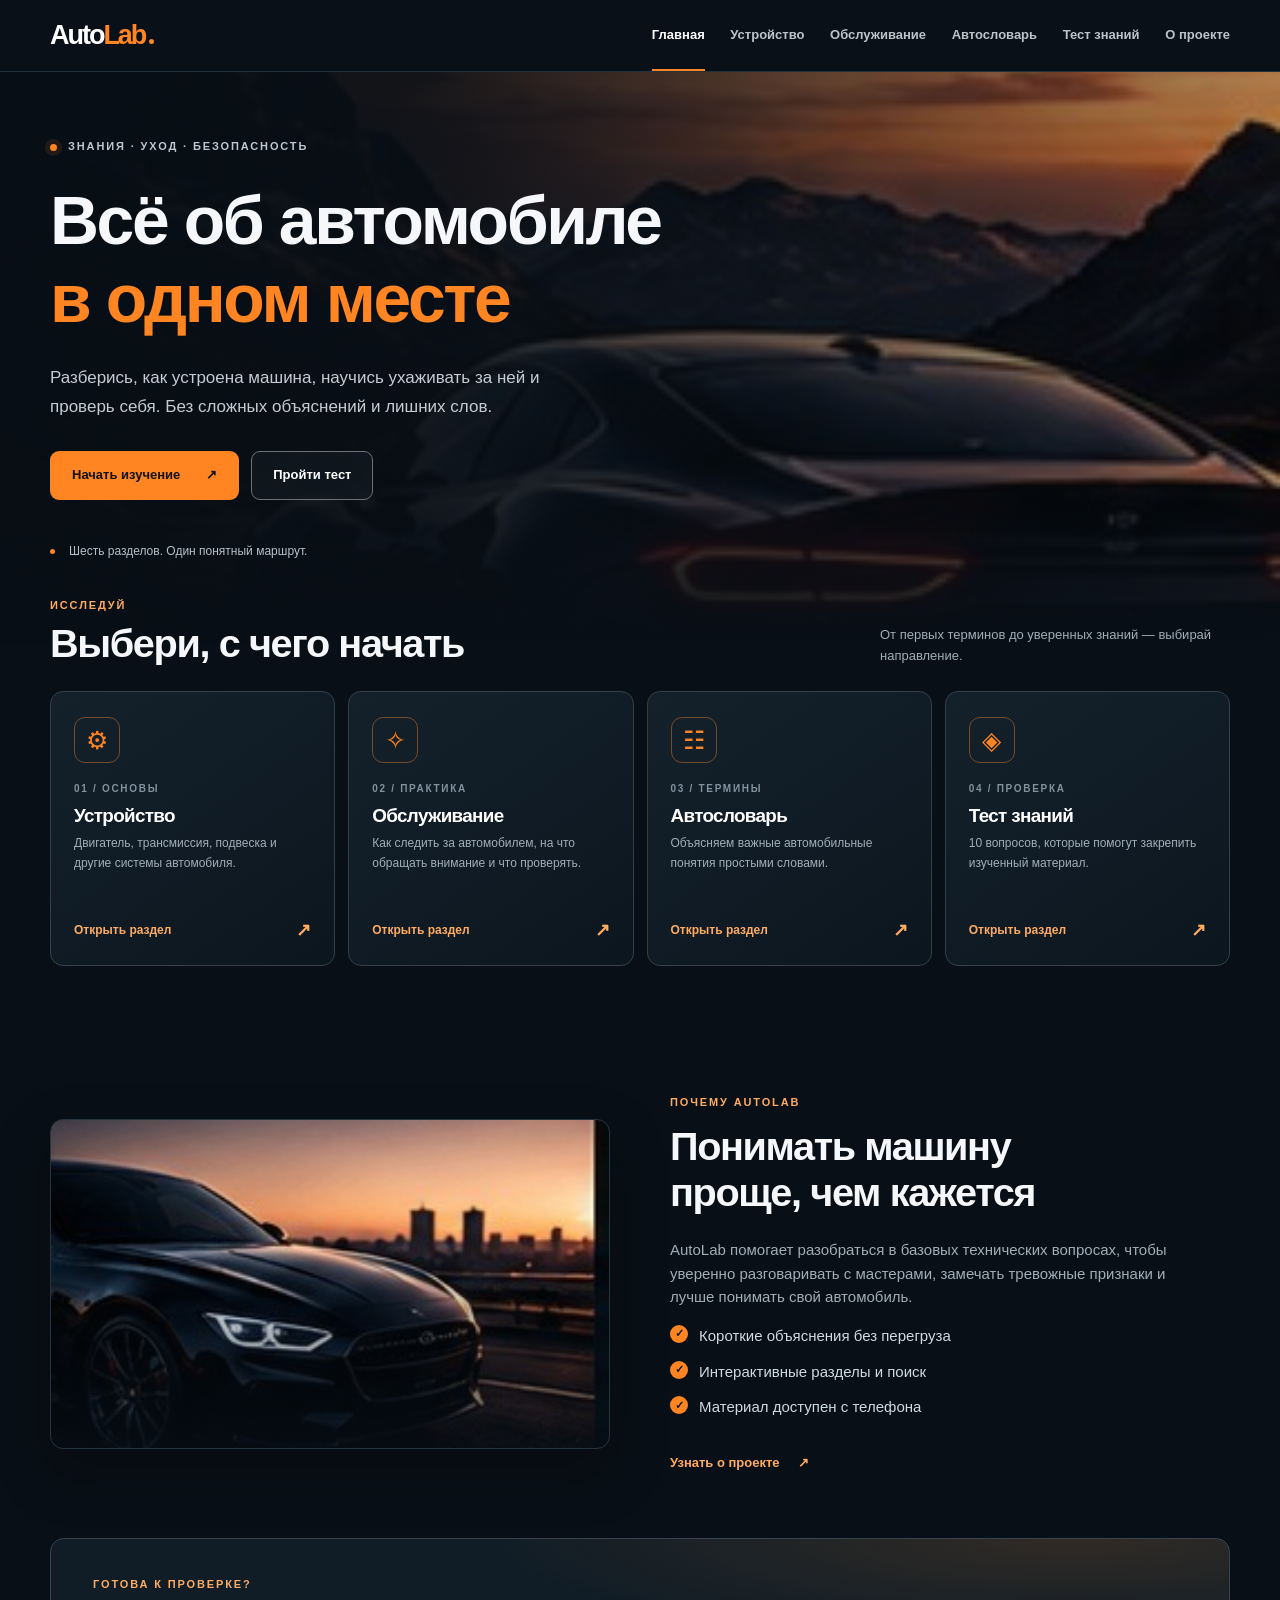
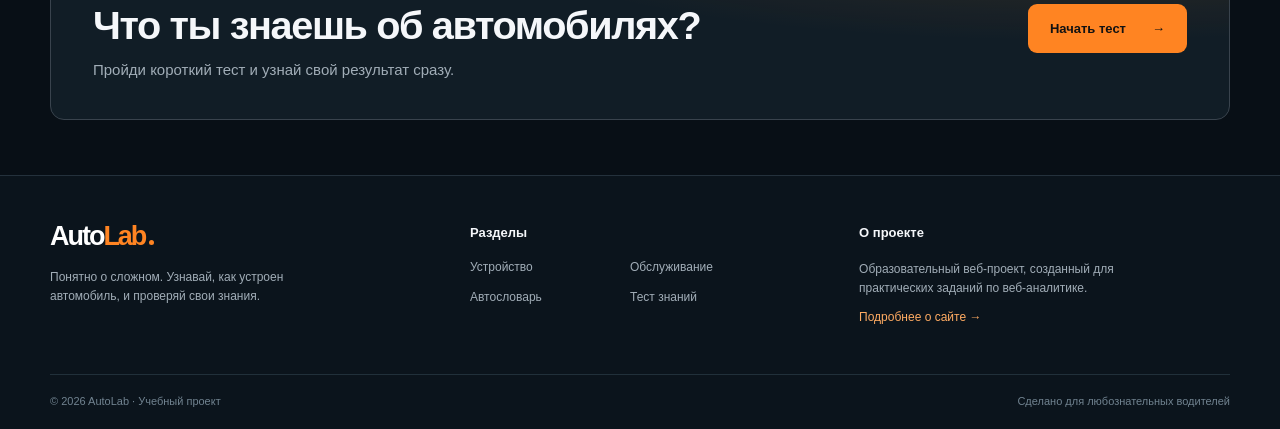
==== index.html @ c9932cc7 "Добавление сайта AutoLab" ====
<!doctype html>
<html lang="ru">
<head>
  <meta charset="utf-8">
  <meta name="viewport" content="width=device-width, initial-scale=1, viewport-fit=cover">
  <meta name="theme-color" content="#0a1118">
  <meta name="description" content="AutoLab — устройство и обслуживание автомобилей простыми словами.">
  <title>Главная — AutoLab</title>
  <link rel="icon" href="assets/favicon.svg" type="image/svg+xml">
  <link rel="stylesheet" href="css/style.css">
  <!-- МЕСТО ДЛЯ СЧЁТЧИКОВ: устанавливаются только после регистрации на сервисах.
       Не подставляйте чужие ID. Код LiveInternet / Rambler / MyTracker добавим позднее. -->
  <script src="js/main.js" defer></script>
</head>
<body data-page="home">
<a class="skip-link" href="#main">Перейти к содержимому</a>
<header class="site-header"><div class="shell header-inner">
  <a class="logo" href="index.html" aria-label="AutoLab — на главную">Auto<span>Lab</span><i></i></a>
  <nav class="nav" id="site-nav" aria-label="Основное меню"><a href="index.html" class="nav-link active" aria-current="page">Главная</a><a href="structure.html" class="nav-link " >Устройство</a><a href="service.html" class="nav-link " >Обслуживание</a><a href="glossary.html" class="nav-link " >Автословарь</a><a href="quiz.html" class="nav-link " >Тест знаний</a><a href="about.html" class="nav-link " >О проекте</a></nav>
  <button class="menu-toggle" id="menu-toggle" type="button" aria-label="Открыть меню" aria-controls="site-nav" aria-expanded="false"><span></span><span></span><span></span></button>
</div></header>
<main id="main">
<section class="hero"><div class="hero-art" aria-hidden="true"></div><div class="shell hero-content">
  <div class="eyebrow"><span class="signal"></span> ЗНАНИЯ · УХОД · БЕЗОПАСНОСТЬ</div>
  <h1>Всё об автомобиле<br><em>в одном месте</em></h1>
  <p class="lead">Разберись, как устроена машина, научись ухаживать за ней и проверь себя. Без сложных объяснений и лишних слов.</p>
  <div class="hero-actions"><a class="btn btn-primary" href="structure.html" data-track="open_structure" data-location="hero">Начать изучение <span aria-hidden="true">↗</span></a><a class="btn btn-ghost" href="quiz.html" data-track="open_quiz" data-location="hero">Пройти тест</a></div>
  <div class="hero-note"><span class="dot"></span> Шесть разделов. Один понятный маршрут.</div>
</div></section>
<section class="section shell section-overlap" aria-labelledby="sections-title">
  <div class="section-top"><div><div class="kicker">ИССЛЕДУЙ</div><h2 id="sections-title">Выбери, с чего начать</h2></div><p class="section-help">От первых терминов до уверенных знаний — выбирай направление.</p></div>
  <div class="feature-grid">
    <a href="structure.html" class="feature-card" data-track="open_structure" data-location="features"><span class="feature-icon">⚙</span><span class="feature-label">01 / ОСНОВЫ</span><h3>Устройство</h3><p>Двигатель, трансмиссия, подвеска и другие системы автомобиля.</p><span class="arrow-link">Открыть раздел <b>↗</b></span></a>
    <a href="service.html" class="feature-card" data-track="open_service" data-location="features"><span class="feature-icon">✧</span><span class="feature-label">02 / ПРАКТИКА</span><h3>Обслуживание</h3><p>Как следить за автомобилем, на что обращать внимание и что проверять.</p><span class="arrow-link">Открыть раздел <b>↗</b></span></a>
    <a href="glossary.html" class="feature-card" data-track="open_glossary" data-location="features"><span class="feature-icon">☷</span><span class="feature-label">03 / ТЕРМИНЫ</span><h3>Автословарь</h3><p>Объясняем важные автомобильные понятия простыми словами.</p><span class="arrow-link">Открыть раздел <b>↗</b></span></a>
    <a href="quiz.html" class="feature-card" data-track="open_quiz" data-location="features"><span class="feature-icon">◈</span><span class="feature-label">04 / ПРОВЕРКА</span><h3>Тест знаний</h3><p>10 вопросов, которые помогут закрепить изученный материал.</p><span class="arrow-link">Открыть раздел <b>↗</b></span></a>
  </div>
</section>
<section class="section shell insight-grid"><div class="insight-photo" role="img" aria-label="Современный автомобиль"></div><div class="insight-copy"><div class="kicker">ПОЧЕМУ AUTOLAB</div><h2>Понимать машину<br>проще, чем кажется</h2><p>AutoLab помогает разобраться в базовых технических вопросах, чтобы уверенно разговаривать с мастерами, замечать тревожные признаки и лучше понимать свой автомобиль.</p><ul class="tick-list"><li>Короткие объяснения без перегруза</li><li>Интерактивные разделы и поиск</li><li>Материал доступен с телефона</li></ul><a class="text-link" href="about.html">Узнать о проекте <span>↗</span></a></div></section>
<section class="section shell cta-band"><div><div class="kicker">ГОТОВА К ПРОВЕРКЕ?</div><h2>Что ты знаешь об автомобилях?</h2><p>Пройди короткий тест и узнай свой результат сразу.</p></div><a class="btn btn-primary" href="quiz.html" data-track="open_quiz" data-location="cta">Начать тест <span>→</span></a></section>
</main>
<footer class="site-footer"><div class="shell footer-columns">
  <div><a class="logo" href="index.html">Auto<span>Lab</span><i></i></a><p>Понятно о сложном. Узнавай, как устроен автомобиль, и проверяй свои знания.</p></div>
  <div><div class="footer-title">Разделы</div><div class="footer-links"><a href="structure.html">Устройство</a><a href="service.html">Обслуживание</a><a href="glossary.html">Автословарь</a><a href="quiz.html">Тест знаний</a></div></div>
  <div><div class="footer-title">О проекте</div><p>Образовательный веб-проект, созданный для практических заданий по веб-аналитике.</p><a class="footer-cta" href="about.html">Подробнее о сайте →</a></div>
</div><div class="shell copyright"><span>© 2026 AutoLab · Учебный проект</span><span>Сделано для любознательных водителей</span></div>
<!-- СЧЁТЧИКИ С ВИДЖЕТОМ: здесь появятся блоки LiveInternet и других систем, если они предусмотрены методичками. -->
</footer>
</body></html>
---- css/style.css ----
:root{color-scheme:dark;--bg:#080f16;--panel:#0d1822;--panel2:#101d27;--border:#263440;--ink:#f5f7fa;--muted:#a1adb7;--accent:#ff8422;--accent2:#ffab62;--shadow:0 22px 55px rgba(0,0,0,.25);--radius:15px}*{box-sizing:border-box}html{scroll-behavior:smooth}body{margin:0;background:var(--bg);color:var(--ink);font-family:Inter,-apple-system,BlinkMacSystemFont,"Segoe UI",Roboto,Arial,sans-serif;font-size:15px;line-height:1.58;min-width:320px;-webkit-font-smoothing:antialiased}img{max-width:100%;display:block}button,input{font:inherit}button{cursor:pointer}a{color:inherit;text-decoration:none}a:hover{color:var(--accent2)}a:focus-visible,button:focus-visible,input:focus-visible{outline:3px solid var(--accent2);outline-offset:4px}h1,h2,h3,p{margin-top:0}h1,h2,h3{line-height:1.16;letter-spacing:-.035em}h1{font-size:clamp(2.55rem,5.3vw,5.25rem);font-weight:800}h2{font-size:clamp(1.7rem,3.1vw,2.65rem);font-weight:750}h3{font-size:1.18rem;font-weight:730}p{color:var(--muted)}em{font-style:normal;color:var(--accent)}.shell{width:min(1180px,calc(100% - 72px));margin-inline:auto}.sr-only{position:absolute;width:1px;height:1px;overflow:hidden;clip:rect(0,0,0,0)}.skip-link{position:fixed;z-index:101;top:-80px;left:12px;padding:10px 15px;background:var(--accent);color:#0a0d12}.skip-link:focus{top:10px}.site-header{height:72px;background:#0a1118f5;border-bottom:1px solid #23313d;position:sticky;top:0;z-index:40;backdrop-filter:blur(15px)}.header-inner{display:flex;align-items:center;justify-content:space-between;height:100%;gap:22px}.logo{font-size:27px;letter-spacing:-.075em;font-weight:850;line-height:1;color:#fff!important;white-space:nowrap}.logo span{color:var(--accent)}.logo i{display:inline-block;width:5px;height:5px;margin-left:4px;background:var(--accent);border-radius:50%}.nav{display:flex;align-items:center;gap:clamp(13px,2vw,26px)}.nav-link{font-size:13px;font-weight:600;padding:25px 0;position:relative;color:#bac4ca;white-space:nowrap;transition:color .18s}.nav-link:hover,.nav-link.active{color:#fff}.nav-link.active:after{content:"";height:2px;background:var(--accent);position:absolute;bottom:0;left:0;right:0}.menu-toggle{display:none}.hero{min-height:570px;position:relative;display:flex;align-items:center;overflow:hidden;background:#111820}.hero-art{position:absolute;inset:0;background-image:linear-gradient(90deg,rgba(7,13,18,.97) 0%,rgba(8,14,19,.89) 31%,rgba(9,14,19,.22) 100%),linear-gradient(0deg,#080f16 0%,transparent 28%),url(../assets/hero-car.jpg);background-position:center,center,66% center;background-size:cover,cover,cover;filter:saturate(1.08)}.hero-art:after{content:"";position:absolute;inset:0;background:radial-gradient(ellipse at 70% 34%,transparent 0%,#07101939 72%)}.hero-content{position:relative;z-index:1;padding:65px 0 80px}.eyebrow,.kicker,.feature-label{font-size:11px;letter-spacing:.17em;font-weight:850;color:var(--accent2)}.eyebrow{color:#bcc7d1;display:flex;align-items:center;gap:11px;margin-bottom:26px}.signal,.dot{height:7px;width:7px;background:var(--accent);border-radius:50%;box-shadow:0 0 0 5px #ff84221a}.hero h1{max-width:710px;margin-bottom:24px}.hero .lead{max-width:490px;font-size:17px;color:#c5cbd3;line-height:1.72}.hero-actions{display:flex;align-items:center;gap:12px;margin-top:29px;flex-wrap:wrap}.btn{border:1px solid transparent;border-radius:9px;display:inline-flex;justify-content:center;align-items:center;gap:26px;font-weight:800;font-size:13px;line-height:1.2;min-height:49px;padding:15px 21px;transition:transform .2s,background .2s,border-color .2s}.btn:hover{transform:translateY(-2px)}.btn-primary{background:var(--accent);color:#121212!important}.btn-primary:hover{background:#ffaa5d}.btn-ghost{color:#fff!important;background:rgba(19,27,35,.65);border-color:#6a7276}.btn-ghost:hover{border-color:var(--accent)}.btn-small{min-height:42px;padding:12px 16px;font-size:12px}.hero-note{color:#b5c0c7;font-size:12px;margin-top:42px;display:flex;align-items:center;gap:14px}.hero-note .dot{height:5px;width:5px;box-shadow:none}.section{padding-block:64px}.section-overlap{margin-top:-45px;position:relative;z-index:2;padding-top:0}.section-top{display:flex;align-items:end;justify-content:space-between;gap:30px;margin-bottom:25px}.section-top h2{margin:6px 0 0}.section-help{max-width:350px;font-size:13px;margin:0}.feature-grid{display:grid;grid-template-columns:repeat(4,minmax(0,1fr));gap:13px}.feature-card{padding:25px 23px 21px;border:1px solid #33404b;background:linear-gradient(145deg,#14212b,#0c161f);border-radius:13px;display:flex;flex-direction:column;min-height:275px;transition:transform .25s,border-color .25s,box-shadow .25s;color:#fff!important}.feature-card:hover{transform:translateY(-6px);border-color:var(--accent);box-shadow:var(--shadow)}.feature-icon{display:grid;place-items:center;width:46px;height:46px;border:1px solid #744c2a;color:var(--accent);border-radius:11px;font-size:25px;margin-bottom:18px}.feature-label{font-size:10px;color:#82939e;margin-bottom:8px}.feature-card h3{margin:0 0 7px}.feature-card p{font-size:12px;line-height:1.65;margin:0}.arrow-link{display:flex;justify-content:space-between;align-items:center;font-size:12px;color:var(--accent2);font-weight:800;margin-top:auto;padding-top:22px}.arrow-link b{font-size:18px}.insight-grid{display:grid;grid-template-columns:1fr 1fr;gap:60px;align-items:center}.insight-photo{min-height:330px;background:linear-gradient(0deg,#071019b0,transparent 60%),url(../assets/about-car.jpg) center/cover;border:1px solid var(--border);border-radius:13px;box-shadow:var(--shadow)}.insight-copy h2{margin:11px 0 23px}.insight-copy p{max-width:510px}.tick-list{padding:0;list-style:none}.tick-list li{padding:0 0 0 29px;margin:12px 0;color:#cfdae1;position:relative}.tick-list li:before{content:"✓";position:absolute;left:0;top:1px;display:grid;place-items:center;font-size:11px;background:var(--accent);color:#081016;width:18px;height:18px;border-radius:50%;font-weight:900}.text-link{display:inline-flex;align-items:center;gap:18px;border:0;background:none;color:var(--accent2);font-weight:750;font-size:13px;padding:0;margin-top:19px}.cta-band{padding:37px 42px;margin-bottom:55px;background:radial-gradient(ellipse at 87% 0%,#ff842222,transparent 40%),#111d26;border:1px solid #39434d;border-radius:14px;display:flex;justify-content:space-between;align-items:center;gap:20px}.cta-band h2{margin:9px 0 10px}.cta-band p{margin:0}.site-footer{margin-top:35px;background:#0b141c;border-top:1px solid #24313c}.footer-columns{padding:47px 0;display:grid;grid-template-columns:1.1fr 1fr 1.2fr;gap:80px}.footer-columns p{font-size:12px;margin:17px 0 0;max-width:290px}.footer-title{font-size:13px;font-weight:750;margin-bottom:15px}.footer-links{display:grid;grid-template-columns:1fr 1fr;gap:11px;font-size:12px;color:var(--muted)}.footer-cta{display:block;font-size:12px;color:var(--accent2);margin-top:10px}.copyright{border-top:1px solid #21303a;padding:18px 0;display:flex;justify-content:space-between;gap:20px;color:#718390;font-size:11px}.page-banner{padding:64px 0 18px}.page-banner .eyebrow{color:var(--accent2);margin-bottom:12px}.page-banner h1{font-size:clamp(2.5rem,4.7vw,4.25rem);margin-bottom:18px}.page-banner p{font-size:16px;max-width:670px}.structure-layout{padding-top:22px;display:grid;grid-template-columns:210px minmax(0,1fr);gap:19px}.system-list,.service-menu{display:grid;gap:9px;align-content:start}.system-tab,.service-tab{color:#c7d0d6;width:100%;background:linear-gradient(155deg,#17222b,#0d1720);border:1px solid #263640;border-radius:9px;min-height:56px;display:flex;align-items:center;gap:13px;text-align:left;padding:12px 13px;font-weight:680;font-size:12px;transition:background .2s,border-color .2s,color .2s}.system-tab:first-letter,.service-tab:first-letter{color:var(--accent);font-size:17px}.system-tab:hover,.service-tab:hover{border-color:var(--accent)}.system-tab.selected,.service-tab.selected{background:var(--accent);color:#0b1218;border-color:var(--accent)}.system-tab.selected:first-letter,.service-tab.selected:first-letter{color:#0b1218}.system-content{display:grid;grid-template-columns:1.1fr .95fr;border:1px solid var(--border);border-radius:12px;overflow:hidden;background:var(--panel)}.system-image{min-height:460px;background:radial-gradient(circle at 50% 50%,#28323e,#08121b 72%);display:grid;place-items:center;overflow:hidden}.system-image img{width:75%;max-height:390px;object-fit:contain;filter:drop-shadow(0 20px 20px #0009)}.system-description{padding:31px 27px}.system-description h2{font-size:27px;margin:8px 0 12px}.system-description p{font-size:13px}.system-description h3{font-size:13px;margin:21px 0 11px}.part-list{padding:0;list-style:none;margin:0 0 18px}.part-list li{margin:9px 0;font-size:12px;color:#d1d9de;padding-left:17px;position:relative}.part-list li:before{content:"•";position:absolute;left:0;color:var(--accent)}.compact-grid{display:grid;grid-template-columns:repeat(4,1fr);gap:13px}.mini-card{border:1px solid var(--border);padding:22px;border-radius:11px;background:var(--panel)}.mini-card>span{color:var(--accent);font-size:12px;font-weight:800}.mini-card h3{font-size:16px;margin:14px 0 10px}.mini-card p{font-size:12px;margin:0}.service-layout{padding-top:24px;display:grid;grid-template-columns:230px minmax(0,1fr);gap:18px}.service-menu{gap:10px}.service-tab{min-height:67px;font-size:14px}.service-panel{background:var(--panel);border:1px solid var(--border);border-radius:12px;overflow:hidden}.service-photo{height:264px;background:#0f1b24;overflow:hidden}.service-photo img{height:100%;width:100%;object-fit:cover}.service-content{padding:28px}.service-content h2{font-size:30px;margin:12px 0}.service-content>p{font-size:14px}.advice-box{background:#111f29;border:1px solid #31414a;border-radius:9px;padding:17px 19px;margin-top:19px}.advice-box strong{font-size:12px;color:var(--accent2)}.advice-box p{font-size:12px;margin:6px 0 0}.check-layout{display:grid;grid-template-columns:1.5fr .8fr;gap:18px}.checklist,.check-progress{background:var(--panel);border:1px solid var(--border);border-radius:12px}.check-item{display:flex;align-items:center;gap:17px;cursor:pointer;padding:18px 20px;border-bottom:1px solid var(--border);font-size:13px}.check-item:last-child{border:0}.check-item input{width:20px;height:20px;accent-color:var(--accent);cursor:pointer;flex:none}.check-item:has(input:checked) span{text-decoration:line-through;color:#80939f}.check-progress{padding:24px}.big-number{font-size:58px;letter-spacing:-.06em;font-weight:850;line-height:1.2;margin-top:15px}.big-number small{font-size:22px;color:#667b86}.progress-track{height:8px;border-radius:15px;background:#26323d;overflow:hidden}.progress-track span{display:block;height:100%;background:var(--accent);border-radius:inherit;transition:width .2s}.check-progress p{font-size:12px;margin:14px 0 0}.warning-inline{font-size:12px;color:#8fa1ae;border-left:2px solid #687987;margin-block:0 60px;padding-left:13px}.glossary-layout{padding-top:24px}.search-area{height:57px;display:flex;align-items:center;border:1px solid #40505a;border-radius:10px;background:#111c25;overflow:hidden;position:relative}.search-area:focus-within{border-color:var(--accent)}.search-icon{font-size:34px;line-height:1;color:#b2bec5;position:absolute;left:18px;top:8px}.search-area input{background:transparent;border:0;color:#fff;outline:0;width:100%;height:100%;padding:0 60px 0 55px;font-size:14px}.search-area input:focus-visible{outline:0}.search-area input::placeholder{color:#8093a0}.search-clear{position:absolute;right:10px;top:10px;width:36px;height:36px;border:0;background:#26343e;color:#d9e3e9;border-radius:7px}.alphabet{display:flex;gap:5px;flex-wrap:wrap;margin:17px 0 25px}.letter{background:#101b24;color:#a8b6c1;border:1px solid #2b3a45;border-radius:6px;padding:8px 11px;font-size:12px;font-weight:680;min-width:32px}.letter.selected,.letter:hover{color:#0c1014;border-color:var(--accent);background:var(--accent)}.glossary-body{display:grid;grid-template-columns:285px 1fr;gap:18px;align-items:start}.term-list{background:#101b24;border:1px solid var(--border);border-radius:11px;padding:12px;max-height:575px;overflow:auto}.term-count{padding:6px 10px 14px;color:#8da2b0;font-size:11px}.term-btn{background:transparent;border:0;border-radius:7px;padding:12px 14px;display:block;width:100%;text-align:left;color:#e6eef3;border-bottom:1px solid #24333d}.term-btn strong{display:block;font-size:13px}.term-btn span{display:block;font-size:11px;color:#8799a5}.term-btn:hover,.term-btn.selected{background:#35251f}.term-btn.selected strong{color:var(--accent2)}.term-detail{background:radial-gradient(ellipse at 98% 15%,#2c1b16,#101b24 50%);border:1px solid var(--border);border-radius:11px;padding:32px;min-height:400px}.term-detail h2{font-size:46px;margin:11px 0 6px}.term-detail p{font-size:14px}.term-detail #term-full{color:var(--accent2);font-size:13px;font-weight:700}.term-detail .rule{margin:26px 0;height:1px;background:var(--border)}.term-detail h3{font-size:16px}.quiz-grid{display:grid;grid-template-columns:1.15fr .85fr;align-items:stretch;gap:19px;padding-top:25px}.quiz-shell,.quiz-side{border:1px solid var(--border);background:var(--panel);border-radius:12px;overflow:hidden}.quiz-shell{padding:31px;min-height:440px}.quiz-start{display:flex;flex-direction:column;align-items:start;justify-content:center;min-height:340px}.quiz-number{font-weight:850;font-size:67px;color:var(--accent);line-height:1;margin-bottom:21px}.quiz-number span{font-size:18px;color:#c4d0d6}.quiz-start p{max-width:400px}.quiz-start h2{margin-bottom:12px}.quiz-start .btn{margin-top:15px}.quiz-upper{display:flex;justify-content:space-between;font-size:12px;color:#b3c1ca;font-weight:760}.quiz-progress{margin-top:14px}.quiz-shell #quiz-question{margin:34px 0 24px;font-size:23px}.quiz-options{display:grid;gap:10px}.quiz-option{display:flex;gap:12px;align-items:center;padding:14px 16px;border:1px solid #33414a;border-radius:8px;background:#101d26;color:#d5e0e6;text-align:left;width:100%;font-size:13px}.quiz-option:hover{border-color:var(--accent)}.quiz-option:disabled{cursor:default}.quiz-option.selected{border-color:var(--accent);background:#453027}.quiz-option.correct{border-color:#67b79c;background:#21453b}.quiz-option.wrong{border-color:#e27776;background:#432327}.answer-indicator{display:inline-grid;place-items:center;width:18px;height:18px;border:1px solid #798b96;border-radius:50%;flex:none}.quiz-next{margin-top:25px;width:100%}.btn:disabled{opacity:.38;cursor:not-allowed;transform:none}.quiz-side{display:flex;flex-direction:column}.quiz-wheel{height:270px;background:linear-gradient(0deg,#0e1822,transparent 90%),url(../assets/wheel.jpg) center/cover}.did-you-know{padding:16px 24px;display:flex;gap:13px;align-items:start}.did-you-know>span{font-size:22px;color:var(--accent)}.did-you-know h3{font-size:14px;margin-bottom:6px}.did-you-know p{font-size:12px;margin:0}.quiz-side-footer{margin-top:auto;padding:21px 24px;color:#6b7e8d;font-size:10px;letter-spacing:.14em}.quiz-result{font-size:70px;font-weight:850;line-height:1.2;color:var(--accent);margin-top:12px}.quiz-result small{font-size:26px;color:#80909d}.quiz-finish h2{margin:18px 0 10px}.quiz-finish p{max-width:440px}.about-grid{display:grid;grid-template-columns:1fr 1fr;gap:26px;align-items:center;padding-top:24px}.about-visual{border-radius:13px;border:1px solid var(--border);min-height:350px;overflow:hidden}.about-visual img{height:350px;width:100%;object-fit:cover}.about-copy{padding:25px 15px}.about-copy h2{margin:11px 0 22px}.about-copy p{font-size:14px}.about-points{display:grid;grid-template-columns:repeat(3,1fr);gap:12px;margin-top:27px}.about-points>div{border:1px solid var(--border);border-radius:10px;padding:17px 12px}.about-points b{display:block;font-size:28px;color:var(--accent);line-height:1.2}.about-points span{color:#9babb5;font-size:11px}.about-bottom{display:grid;grid-template-columns:1fr 1fr;gap:34px}.about-info h2,.share-panel h2{margin:10px 0 18px}.about-info .muted{margin-top:26px}.small{font-size:12px}.share-panel{padding:30px;background:#111e29;border:1px solid #35434c;border-radius:12px}.share-panel p{font-size:13px}.share-panel .btn{margin:10px 0}.share-hint{font-size:11px;color:#7c8d99}.status-msg{font-size:12px;color:var(--accent2);min-height:18px;margin:7px 0}.muted{color:var(--muted)}[hidden]{display:none!important}
@media(max-width:1040px){.nav{gap:14px}.nav-link{font-size:12px}.feature-grid{grid-template-columns:repeat(2,1fr)}.feature-card{min-height:210px}.structure-layout,.service-layout{grid-template-columns:185px minmax(0,1fr)}.system-content{grid-template-columns:1fr}.system-image{min-height:255px}.system-image img{max-height:245px;max-width:255px}.compact-grid{grid-template-columns:repeat(2,1fr)}.insight-grid{gap:35px}.footer-columns{gap:35px}}
@media(max-width:760px){.shell{width:min(100% - 32px,620px)}.site-header{height:62px}.logo{font-size:24px}.menu-toggle{display:flex;width:44px;height:43px;background:#182530;border:1px solid #354551;border-radius:8px;align-items:center;justify-content:center;flex-direction:column;gap:5px;position:relative;z-index:60}.menu-toggle span{display:block;width:20px;height:2px;background:#f7fbff;transition:transform .2s}.menu-toggle[aria-expanded="true"] span:first-child{transform:translateY(7px) rotate(45deg)}.menu-toggle[aria-expanded="true"] span:nth-child(2){opacity:0}.menu-toggle[aria-expanded="true"] span:last-child{transform:translateY(-7px) rotate(-45deg)}.nav{display:none;position:absolute;top:62px;left:0;right:0;z-index:55;background:#0b141cfb;border-bottom:1px solid #334452;box-shadow:0 25px 40px #000b;padding:10px 16px 18px;flex-direction:column;align-items:stretch;gap:1px}.nav.open{display:flex}.nav-link{padding:13px 14px;border-radius:7px;font-size:15px}.nav-link.active{background:#282825;color:var(--accent2)}.nav-link.active:after{display:none}.hero{min-height:570px;align-items:end}.hero-art{background-image:linear-gradient(0deg,#080f16 0%,#081017f5 16%,#071019a6 64%,#10182036 100%),url(../assets/hero-car.jpg);background-size:cover,cover;background-position:center,right 40% top}.hero-content{padding:235px 0 55px}.hero h1{font-size:clamp(2.5rem,10vw,3.8rem);margin-bottom:18px}.hero .lead{font-size:14px;max-width:470px}.hero-note{margin-top:25px}.section{padding-block:43px}.section-overlap{margin-top:0;padding-top:16px}.section-top{align-items:start;flex-direction:column;gap:9px}.section-top h2{font-size:26px}.section-help{font-size:12px}.insight-grid{grid-template-columns:1fr}.insight-photo{min-height:250px}.cta-band{padding:25px 23px;margin-bottom:35px;align-items:start;flex-direction:column}.footer-columns{padding:37px 0;grid-template-columns:1fr 1fr;gap:35px}.footer-columns>div:first-child{grid-column:1/-1}.copyright{flex-direction:column;gap:4px}.page-banner{padding:43px 0 7px}.page-banner h1{font-size:clamp(2.3rem,9vw,3.3rem)}.page-banner p{font-size:14px}.structure-layout,.service-layout{grid-template-columns:1fr;padding-top:20px}.system-list,.service-menu{display:flex;overflow-x:auto;gap:8px;padding:0 1px 9px;scroll-snap-type:x proximity}.system-tab,.service-tab{flex:0 0 auto;width:auto;min-width:155px;min-height:54px;scroll-snap-align:start;font-size:12px}.system-content{grid-template-columns:1fr}.system-image{min-height:250px}.system-description{padding:24px 20px}.service-photo{height:220px}.service-content{padding:23px}.service-content h2{font-size:25px}.check-layout,.quiz-grid,.about-grid,.about-bottom{grid-template-columns:1fr}.check-progress{min-height:180px}.glossary-body{grid-template-columns:1fr}.term-list{max-height:270px}.term-detail{min-height:310px}.quiz-side{display:none}.quiz-shell{min-height:410px}.quiz-start{min-height:340px}.about-copy{padding:0}.about-visual{min-height:255px}.about-visual img{height:255px}.about-bottom{gap:17px}}
@media(max-width:470px){.feature-grid{grid-template-columns:repeat(2,minmax(0,1fr));gap:9px}.feature-card{padding:16px 13px;min-height:232px}.feature-icon{width:39px;height:39px;font-size:21px;margin-bottom:14px}.feature-label{letter-spacing:.07em;font-size:9px}.feature-card h3{font-size:16px}.feature-card p{font-size:11px;line-height:1.47}.arrow-link{font-size:10px}.btn{min-height:46px;padding:14px 15px;font-size:12px;gap:14px}.hero-actions{gap:8px}.hero h1{font-size:39px}.page-banner h1{font-size:37px}.compact-grid{grid-template-columns:1fr 1fr;gap:9px}.mini-card{padding:14px}.mini-card h3{font-size:14px}.mini-card p{font-size:11px}.footer-columns{grid-template-columns:1fr 1fr;gap:26px}.quiz-shell{padding:21px}.quiz-shell #quiz-question{font-size:20px;margin-top:28px}.term-detail{padding:22px}.term-detail h2{font-size:34px}.about-points{gap:7px}.about-points>div{padding:12px 9px}.about-points b{font-size:24px}.about-points span{font-size:10px}}
@media(prefers-reduced-motion:reduce){*,*:before,*:after{scroll-behavior:auto!important;animation-duration:.01ms!important;transition-duration:.01ms!important}}
@media(max-width:350px){.footer-columns{grid-template-columns:1fr}.footer-columns>div:first-child{grid-column:auto}.footer-links{grid-template-columns:repeat(2,minmax(0,1fr))}.hero h1{font-size:35px}}

/* Дополнительные состояния интерактивных разделов */
.empty-results{padding:14px 10px;font-size:13px;margin:0;color:var(--muted)}
.privacy-note{margin-bottom:55px;padding:23px 25px;border:1px solid var(--border);border-radius:12px;background:#101b24}
.privacy-note h2{font-size:19px;margin:0 0 10px}
.privacy-note p{font-size:13px;margin:0;max-width:900px}
html,body{overflow-x:clip}
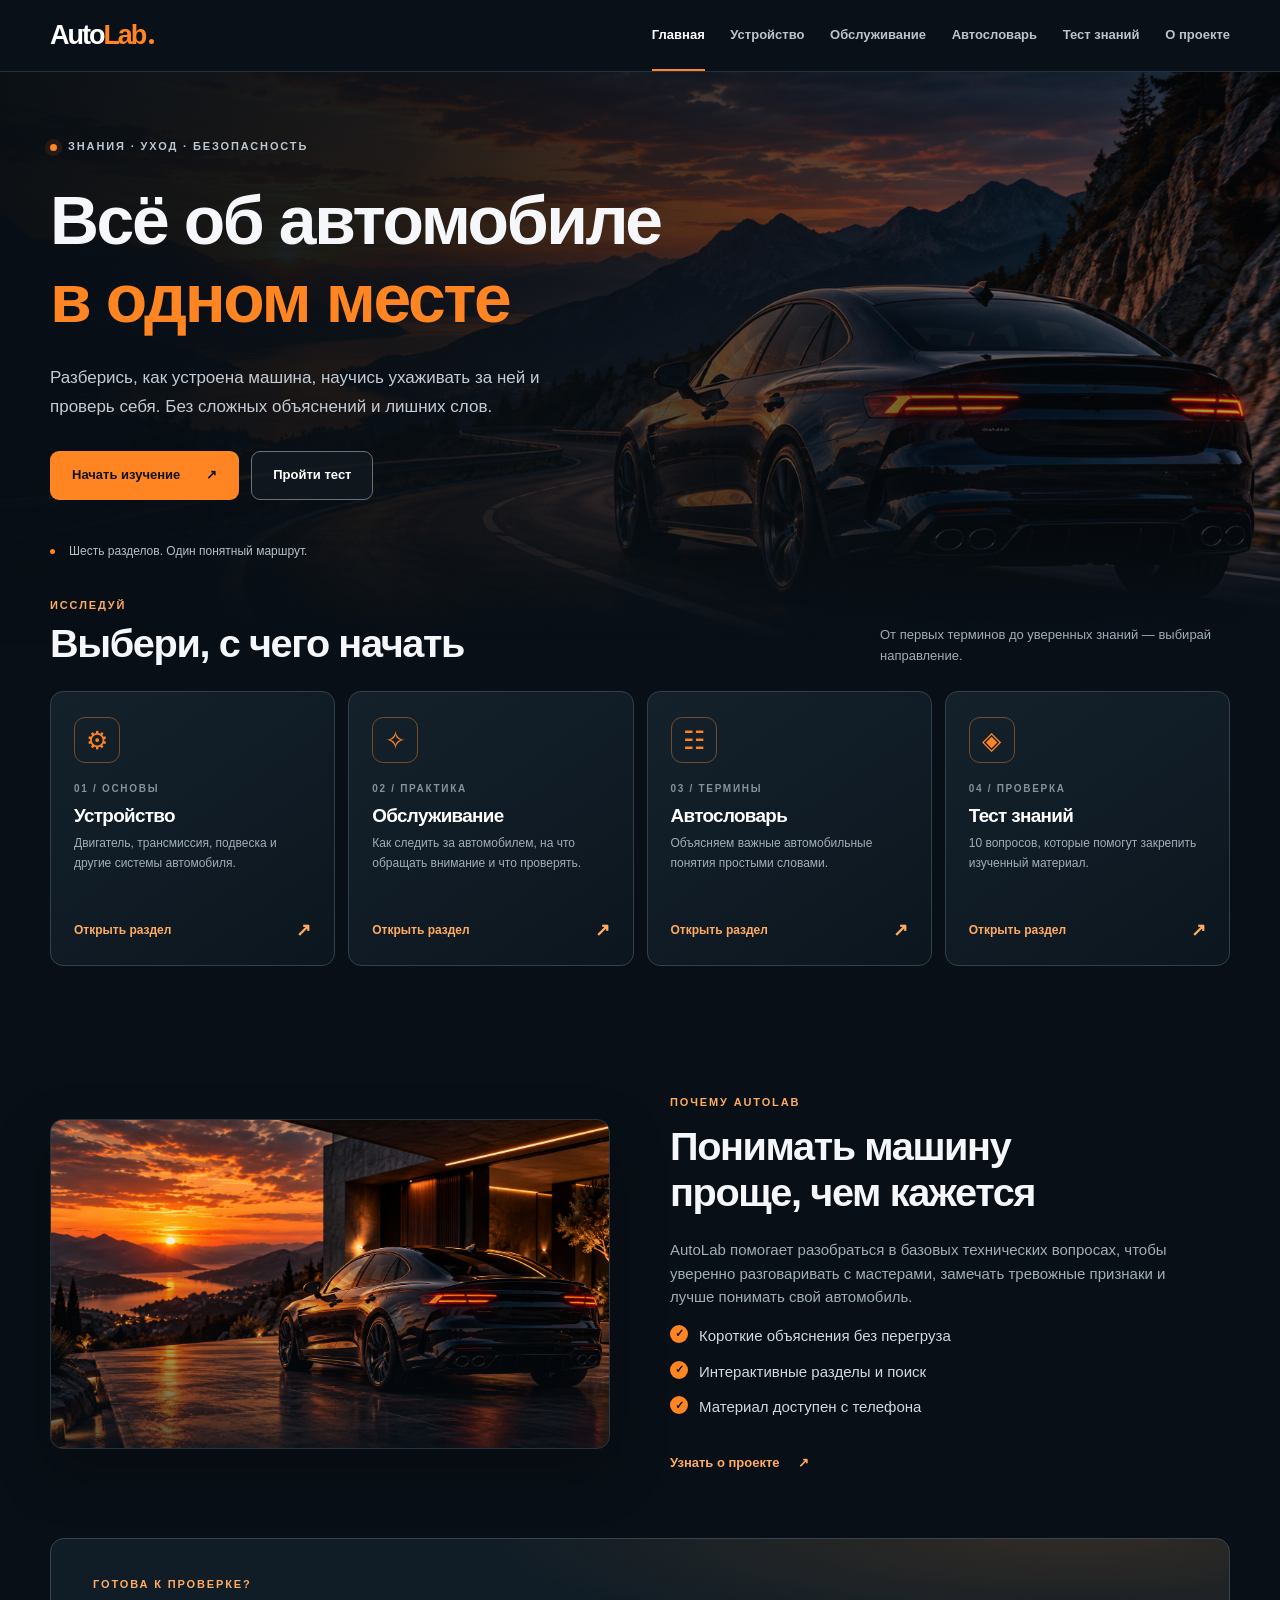
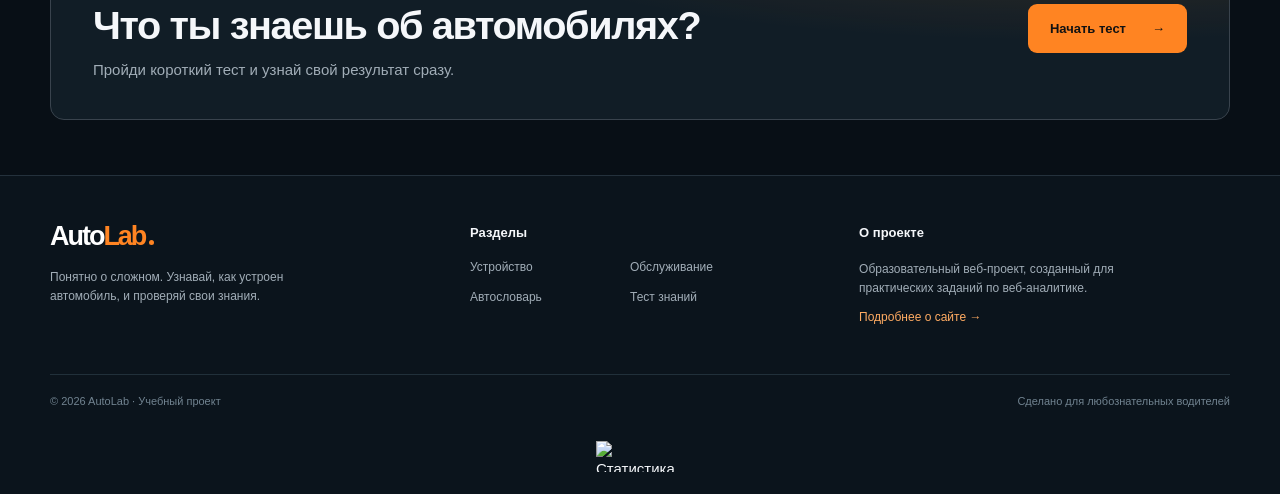
==== commit 8c790dcd: "Add files via upload" ====
--- a/index.html
+++ b/index.html
@@ -8,11 +8,39 @@
   <title>Главная — AutoLab</title>
   <link rel="icon" href="assets/favicon.svg" type="image/svg+xml">
   <link rel="stylesheet" href="css/style.css">
-  <!-- МЕСТО ДЛЯ СЧЁТЧИКОВ: устанавливаются только после регистрации на сервисах.
-       Не подставляйте чужие ID. Код LiveInternet / Rambler / MyTracker добавим позднее. -->
+  <!-- Top100 (Kraken) Counter -->
+  <script>
+      (function (w, d, c) {
+      (w[c] = w[c] || []).push(function() {
+          var options = {
+              project: 7752813,
+          };
+          try {
+              w.top100Counter = new top100(options);
+          } catch(e) { }
+      });
+      var n = d.getElementsByTagName("script")[0],
+      s = d.createElement("script"),
+      f = function () { n.parentNode.insertBefore(s, n); };
+      s.type = "text/javascript";
+      s.async = true;
+      s.src =
+      (d.location.protocol == "https:" ? "https:" : "http:") +
+      "//st.top100.ru/top100/top100.js";
+
+      if (w.opera == "[object Opera]") {
+      d.addEventListener("DOMContentLoaded", f, false);
+  } else { f(); }
+  })(window, document, "_top100q");
+  </script>
+  <!-- END Top100 (Kraken) Counter -->
+  <!-- LiveInternet: виджет и счётчик находятся внизу страницы. MyTracker добавим позже. -->
   <script src="js/main.js" defer></script>
 </head>
 <body data-page="home">
+<noscript>
+  <img src="//counter.rambler.ru/top100.cnt?pid=7752813" alt="Топ-100" />
+</noscript>
 <a class="skip-link" href="#main">Перейти к содержимому</a>
 <header class="site-header"><div class="shell header-inner">
   <a class="logo" href="index.html" aria-label="AutoLab — на главную">Auto<span>Lab</span><i></i></a>
@@ -44,6 +72,20 @@
   <div><div class="footer-title">Разделы</div><div class="footer-links"><a href="structure.html">Устройство</a><a href="service.html">Обслуживание</a><a href="glossary.html">Автословарь</a><a href="quiz.html">Тест знаний</a></div></div>
   <div><div class="footer-title">О проекте</div><p>Образовательный веб-проект, созданный для практических заданий по веб-аналитике.</p><a class="footer-cta" href="about.html">Подробнее о сайте →</a></div>
 </div><div class="shell copyright"><span>© 2026 AutoLab · Учебный проект</span><span>Сделано для любознательных водителей</span></div>
-<!-- СЧЁТЧИКИ С ВИДЖЕТОМ: здесь появятся блоки LiveInternet и других систем, если они предусмотрены методичками. -->
+<!-- Блок счётчика: визуальный виджет расположен внизу сайта -->
+<div class="shell" style="display:flex;align-items:center;justify-content:center;padding:12px 0 22px;">
+<!-- LiveInternet counter (виджет для лабораторной №3) -->
+<a href="https://www.liveinternet.ru/click" target="_blank" rel="noopener noreferrer"><img id="licntAC33" width="88" height="31" style="border:0"
+title="LiveInternet: показано число просмотров и посетителей за 24 часа"
+src="[data-uri]"
+alt="Статистика посещений LiveInternet" /></a>
+<script>(function(d,s){d.getElementById("licntAC33").src=
+"https://counter.yadro.ru/hit?t52.6;r"+escape(d.referrer)+
+((typeof(s)=="undefined")?"":";s"+s.width+"*"+s.height+"*"+
+(s.colorDepth?s.colorDepth:s.pixelDepth))+";u"+escape(d.URL)+
+";h"+escape(d.title.substring(0,150))+";"+Math.random()})
+(document,screen)</script>
+<!-- /LiveInternet counter -->
+</div>
 </footer>
 </body></html>
